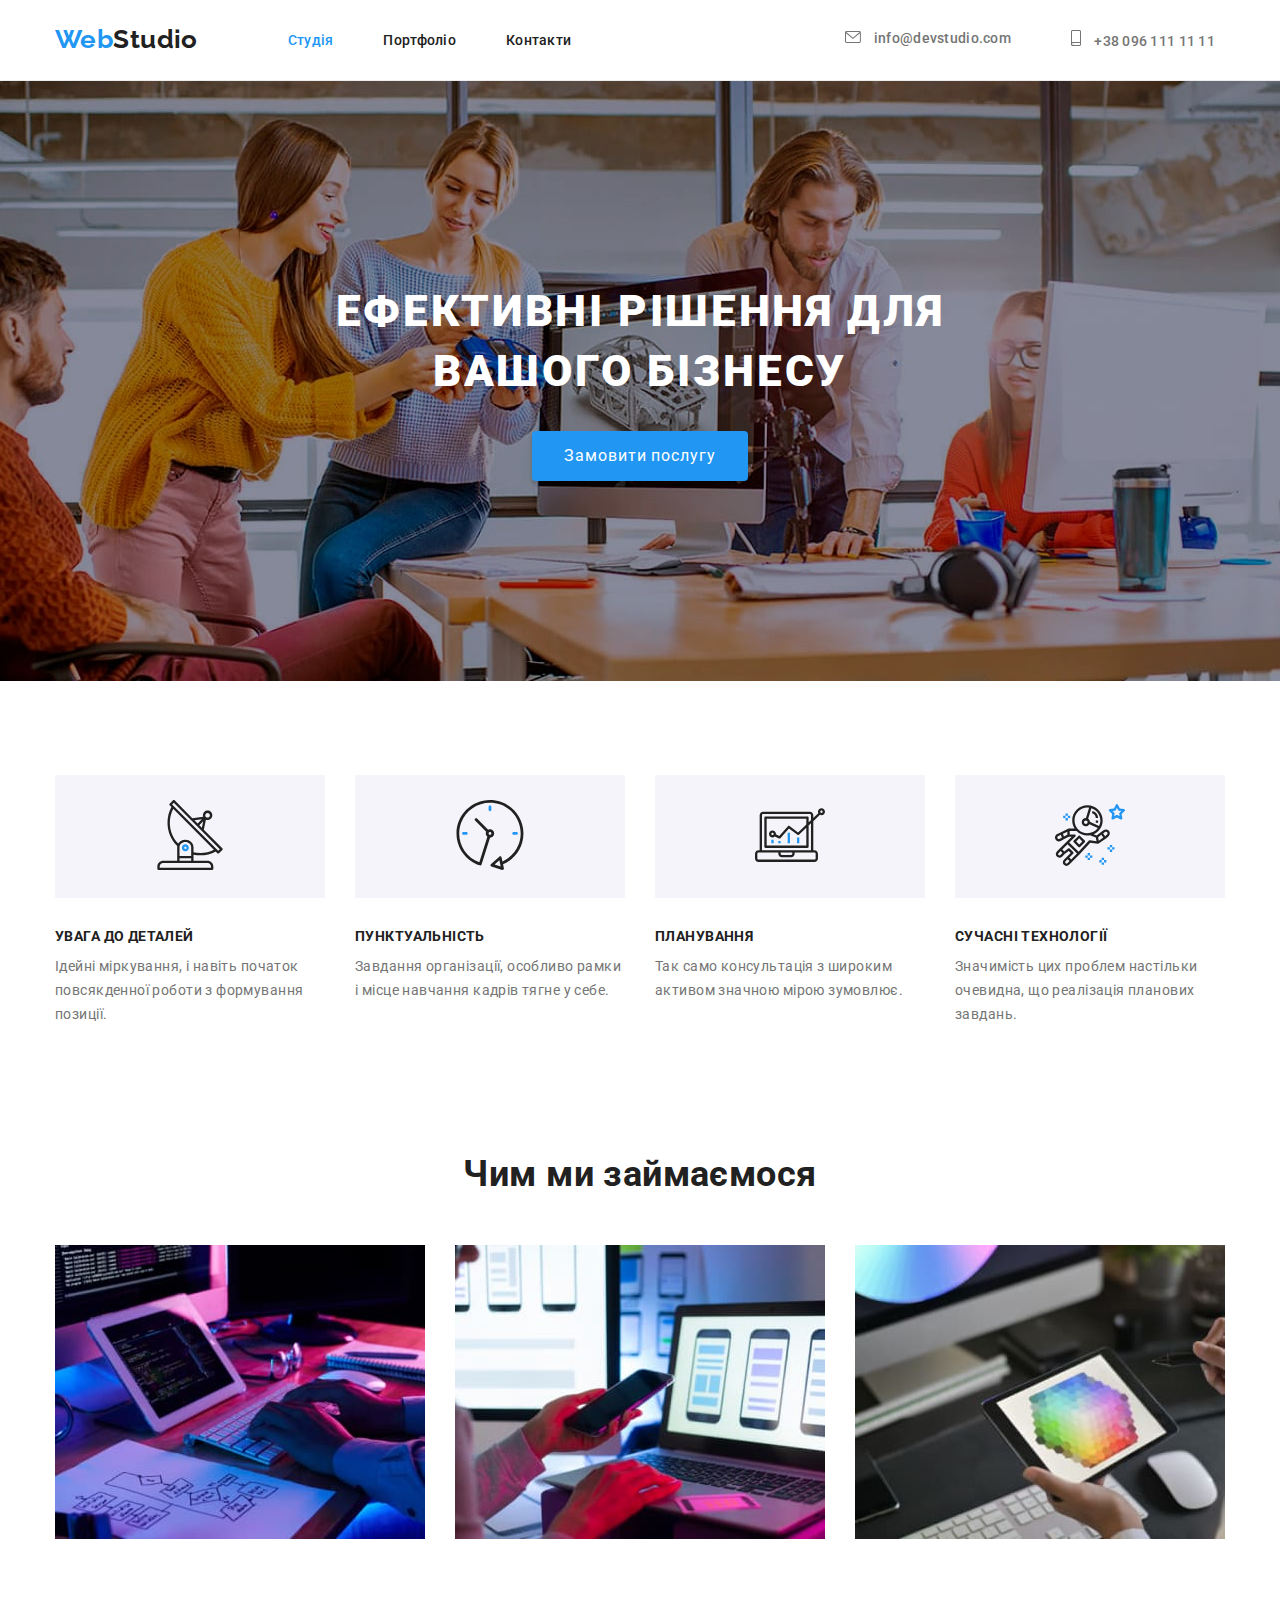
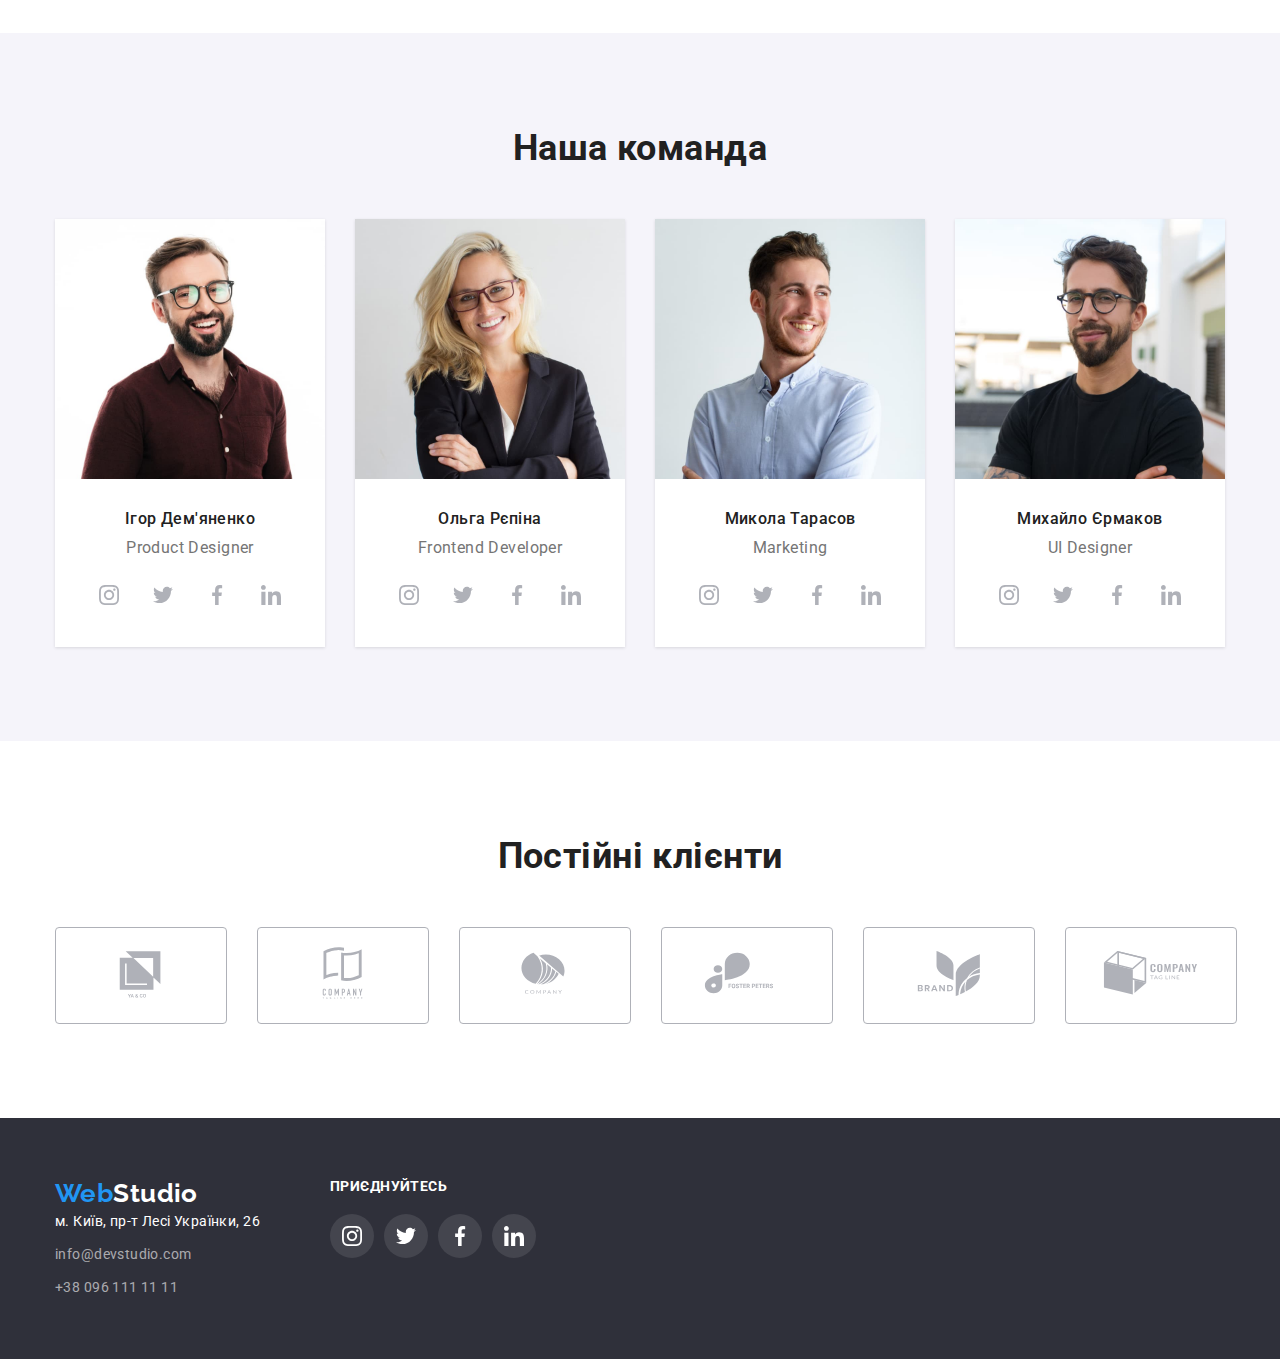
==== index.html @ c0da4392 "update 1" ====
<!DOCTYPE html>
<html lang="uk">
  <head>
    <meta charset="UTF-8">
    <meta http-equiv="X-UA-Compatible" content="IE=edge">
    <meta name="viewport" content="width=device-width, initial-scale=1.0">
    <title>WebStudio</title>
    <!--Font-family-->
    <link rel="preconnect" href="https://fonts.googleapis.com">
    <link rel="preconnect" href="https://fonts.gstatic.com" crossorigin>
    <link
      href="https://fonts.googleapis.com/css2?family=Raleway:wght@700&family=Roboto:wght@400;500;700;900&display=swap"
      rel="stylesheet"
  >
    <link
      rel="stylesheet"
      href="https://cdnjs.cloudflare.com/ajax/libs/modern-normalize/1.1.0/modern-normalize.min.css">
    <!--Style-->
    <link rel="stylesheet" href="./css/style.css">
  </head>
  <body>
    <header class="header">
      <!--Navigation-->

      <div class="container">
        <div class="header-container">
          <nav class="header-nav">
            <a class="logo link" href="./index.html" lang="en">
              <span class="header-accent">Web</span>Studio
            </a>
            <ul class="header-nav-list list">
              <li class="header-nav-item">
                <a class="header-nav-link link current" href="./index.html">Студія</a>
              </li>
              <li class="header-nav-item">
                <a class="header-nav-link link" href="./portfolio.html">Портфоліо</a>
              </li>
              <li class="header-nav-item">
                <a class="header-nav-link link" href="">Контакти</a>
              </li>
            </ul>
          </nav>

          <!--Contacts-->
          <ul class="header-contacts list">
            <li class="header-contacts-item">
                <a class="contact-links contact-mail link" href="mailto:info@devstudio.com">
                <svg class="header-icon mail" width="16" height="12">
                  <use href="./images/icons.svg#icon-envelope1"></use>
                </svg> 
                  info@devstudio.com</a>
            </li> 
            <li class="header-contacts-item">
                <a class="contact-links contact-tel link" href="tel:+380961111111">
                <svg class="header-icon" width="10" height="16">
                  <use href="./images/icons.svg#icon-smartphone2"></use>
                  </svg>
                  
                  +38 096 111 11 11</a>
            </li>
          </ul>
        </div>
      </div>
    </header>
    <main>
      <!--Section-1-->

      <section class="section hero">
        <div class="container">
          <h1 class="hero-title">Ефективні рішення для вашого бізнесу</h1>
          <button class="hero-btn" type="button">Замовити послугу</button>
        </div>
      </section>

      <!--Section-2-->
      <section class="section benefits">
        <div class="container">
          <h2 class="visually-hidden">Переваги</h2>
          <ul class="benefits-list list">
            <!-- 1 -->
            <li class="benefits-item">
              <div class="benefits-item-box">
              <svg class="icon-antenna" width="70" height="70">
                <use href="./images/icons.svg#icon-antenna1"></use>
              </svg></div>
              <h3 class="benefits-title">УВАГА ДО ДЕТАЛЕЙ</h3>
              <p class="benefits-text">
                Ідейні міркування, і навіть початок повсякденної роботи з формування позиції.
              </p>
            </li>
            <!-- 2 -->
            <li class="benefits-item icon-clock">
              <div class="benefits-item-box">
              <svg class="icon-antenna" width="70" height="70">
                <use href="./images/icons.svg#icon-clock2"></use>
              </svg></div>
              <h3 class="benefits-title">ПУНКТУАЛЬНІСТЬ</h3>
              <p class="benefits-text">
                Завдання організації, особливо рамки і місце навчання кадрів тягне у себе.
              </p>
            </li>
            <!-- 3 -->
            <li class="benefits-item icon-diagram">
              <div class="benefits-item-box">
              <svg class="icon-antenna" width="70" height="70">
                <use href="./images/icons.svg#icon-diagram3"></use>
              </svg></div>
              <h3 class="benefits-title">ПЛАНУВАННЯ</h3>
              <p class="benefits-text">
                Так само консультація з широким активом значною мірою зумовлює.
              </p>
            </li>
            <!-- 4 -->
            <li class="benefits-item icon-astronaut">
            <div class="benefits-item-box">
              <svg class="icon-antenna" width="70" height="70">
                <use href="./images/icons.svg#icon-astronaut4"></use>
              </svg>
            </div>
              <h3 class="benefits-title">СУЧАСНІ ТЕХНОЛОГІЇ</h3>
              <p class="benefits-text">
                Значимість цих проблем настільки очевидна, що реалізація планових завдань.
              </p>
            
            </li>
          </ul>
        </div>
      </section>
      <!--section-3-->
      <section class="section about">
        <div class="container">
          <h2 class="section-title">Чим ми займаємося</h2>
          <ul class="about-list list">
            <li class="about-list-items">
              <img src="./images/section3img1.jpg" alt="option-1" width="370" height="294" >
            </li>

            <li class="about-list-items">
              <img src="./images/section3img2.jpg" alt="option-2" width="370" height="294" >
            </li>

            <li class="about-list-items">
              <img src="./images/section3img3.jpg" alt="option-3" width="370" height="294" >
            </li>
          </ul>
        </div>
      </section>

      <!--section-4-->
      <!-- 1 -->
      <section class="section team">
        <div class="container">
          <h2 class="section-title">Наша команда</h2>
          <ul class="team-list list">
            <!-- 1 -->
            <li class="team-list-item">
              <img
                src="./images/ProductDesigner.jpg"
                alt="Product Designer"
                width="270"
                height="260">
              <div class="box-team-text">
                <h3 class="team-name">Ігор Дем'яненко</h3>
                <p class="team-text" lang="en">Product Designer</p>
              </div>
              <div class="links">
                <ul class="link-list list">
                  <li class="link-item">
                    <a class="team-soc-link" href=""
                      ><svg class="team-soc-icon" width="20" height="20">
                        <use href="./images/icons.svg#icon-instagram1"></use>
                      </svg>
                    </a>
                  </li>
                  <li class="link-item icon-list-team">
                    <a class="team-soc-link" href=""
                      ><svg class="team-soc-icon" width="20" height="20">
                        <use href="./images/icons.svg#icon-twitter2"></use>
                      </svg>
                    </a>
                  </li>
                  <li class="link-item icon-list-team">
                    <a class="team-soc-link" href=""
                      ><svg class="team-soc-icon" width="20" height="20">
                        <use href="./images/icons.svg#icon-facebook3"></use>
                      </svg>
                    </a>
                  </li>
                  <li class="link-item icon-list-team">
                    <a class="team-soc-link" href=""
                      ><svg class="team-soc-icon" width="20" height="20">
                        <use href="./images/icons.svg#icon-linkedin4"></use>
                      </svg>
                    </a>
                  </li>
                </ul>
              </div>
            </li>
            <!-- 2 -->
            <li class="team-list-item">
              <img
                src="./images/FrontendDeveloper.jpg"
                alt="Frontend Developer"
                width="270"
                height="260"
              >
              <div class="box-team-text">
                <h3 class="team-name">Ольга Рєпіна</h3>
                <p class="team-text" lang="en">Frontend Developer</p>
              </div>
              <div class="links">
                <ul class="link-list list">
                  <li class="link-item">
                    <a class="team-soc-link" href=""
                      ><svg class="team-soc-icon" width="20" height="20">
                        <use href="./images/icons.svg#icon-instagram1"></use>
                      </svg>
                    </a>
                  </li>
                  <li class="link-item icon-list-team">
                    <a class="team-soc-link" href=""
                      ><svg class="team-soc-icon" width="20" height="20">
                        <use href="./images/icons.svg#icon-twitter2"></use>
                      </svg>
                    </a>
                  </li>
                  <li class="link-item icon-list-team">
                    <a class="team-soc-link" href=""
                      ><svg class="team-soc-icon" width="20" height="20">
                        <use href="./images/icons.svg#icon-facebook3"></use>
                      </svg>
                    </a>
                  </li>
                  <li class="link-item icon-list-team">
                    <a class="team-soc-link" href=""
                      ><svg class="team-soc-icon" width="20" height="20">
                        <use href="./images/icons.svg#icon-linkedin4"></use>
                      </svg>
                    </a>
                  </li>
                </ul>
              </div>
            </li>
            <!-- 3 -->
            <li class="team-list-item">
              <img src="./images/Marketing.jpg" alt="Marketing" width="270" height="260">
              <div class="box-team-text">
                <h3 class="team-name">Микола Тарасов</h3>
                <p class="team-text" lang="en">Marketing</p>
              </div>
              <div class="links">
                <ul class="link-list list">
                  <li class="link-item">
                    <a class="team-soc-link" href=""
                      ><svg class="team-soc-icon" width="20" height="20">
                        <use href="./images/icons.svg#icon-instagram1"></use>
                      </svg>
                    </a>
                  </li>
                  <li class="link-item icon-list-team">
                    <a class="team-soc-link" href=""
                      ><svg class="team-soc-icon" width="20" height="20">
                        <use href="./images/icons.svg#icon-twitter2"></use>
                      </svg>
                    </a>
                  </li>
                  <li class="link-item icon-list-team">
                    <a class="team-soc-link" href=""
                      ><svg class="team-soc-icon" width="20" height="20">
                        <use href="./images/icons.svg#icon-facebook3"></use>
                      </svg>
                    </a>
                  </li>
                  <li class="link-item icon-list-team">
                    <a class="team-soc-link" href=""
                      ><svg class="team-soc-icon" width="20" height="20">
                        <use href="./images/icons.svg#icon-linkedin4"></use>
                      </svg>
                    </a>
                  </li>
                </ul>
              </div>
            </li>
            <!-- 4 -->
            <li class="team-list-item">
              <img src="./images/UIDesigner.jpg" alt="UI Designer" width="270" height="260">
              <div class="box-team-text">
                <h3 class="team-name">Михайло Єрмаков</h3>
                <p class="team-text" lang="en">UI Designer</p>
              </div>
              <div class="links">
                <ul class="link-list list">
                  <li class="link-item">
                    <a class="team-soc-link" href=""
                      ><svg class="team-soc-icon" width="20" height="20">
                        <use href="./images/icons.svg#icon-instagram1"></use>
                      </svg>
                    </a>
                  </li>
                  <li class="link-item icon-list-team">
                    <a class="team-soc-link" href=""
                      ><svg class="team-soc-icon" width="20" height="20">
                        <use href="./images/icons.svg#icon-twitter2"></use>
                      </svg>
                    </a>
                  </li>
                  <li class="link-item icon-list-team">
                    <a class="team-soc-link" href=""
                      ><svg class="team-soc-icon" width="20" height="20">
                        <use href="./images/icons.svg#icon-facebook3"></use>
                      </svg>
                    </a>
                  </li>
                  <li class="link-item icon-list-team">
                    <a class="team-soc-link" href=""
                      ><svg class="team-soc-icon" width="20" height="20">
                        <use href="./images/icons.svg#icon-linkedin4"></use>
                      </svg>
                    </a>
                  </li>
                </ul>
              </div>
            </li>
          </ul>
        </div>
      </section>
      <!-- section-5 -->
      <section class="section-client section container">
        <h2 class="section-title" >Постійні клієнти</h2>
          <ul class="client-list list" >
            <!-- 1 -->
            <li class="client-item">
              <a class="client-soc-link" href=""
                      ><svg class="client-soc-icon" width="106" height="60">
                        <use href="./images/icons.svg#icon-Logo1"></use>
                      </svg>
                    </a>
            </li>
            <!-- 2 -->
            <li class="client-item">
              <a class="client-soc-link" href=""
                      ><svg class="client-soc-icon" width="106" height="60">
                        <use href="./images/icons.svg#icon-Logo2"></use>
                      </svg>
                    </a>
            </li>
            <!-- 3 -->
            <li class="client-item">
              <a class="client-soc-link" href=""
                      ><svg class="client-soc-icon" width="106" height="60">
                        <use href="./images/icons.svg#icon-Logo3"></use>
                      </svg>
                    </a>
            </li>
            <!-- 4 -->
            <li class="client-item">
              <a class="client-soc-link" href=""
                      ><svg class="client-soc-icon" width="106" height="60">
                        <use href="./images/icons.svg#icon-Logo4"></use>
                      </svg>
                    </a>
            </li>
            <!-- 5 -->
            <li class="client-item">
              <a class="client-soc-link" href=""
                      ><svg class="client-soc-icon" width="106" height="60">
                        <use href="./images/icons.svg#icon-Logo5"></use>
                      </svg>
                    </a>
            </li>
            <!-- 6 -->
            <li class="client-item">
              <a class="client-soc-link" href=""
                      ><svg class="client-soc-icon" width="106" height="60">
                        <use href="./images/icons.svg#icon-Logo6"></use>
                      </svg>
                    </a>
            </li>
          </ul>
      </section>
    </main>
    <!--Footer-->
    <footer class="footer">
      <div class="container">
        <div class="footer-content">
          <div class="footer-inf">
            <a class="logo-footer link" href="./index.html" lang="en">
              <span class="header-accent">Web</span>Studio
            </a>
            <address class="footer-address">м. Київ, пр-т Лесі Українки, 26</address>
            <ul class="footer-list list">
              <li class="footer-inf tel">
                <a class="footer-contacts link" href="mailto:info@devstudio.com">
                  info@devstudio.com
                </a>
              </li>
              <li class="footer-inf">
                <a class="footer-contacts link" href="tel:+380961111111">+38 096 111 11 11</a>
              </li>
            </ul>
          </div>
          <div class="footer-links">
            <p class="footer-soc-text">приєднуйтесь</p>
            <ul class="link-list list">
              <li class="link-item ">
                <a class="footer-soc-link" href=""
                  ><svg class="footer-soc-icon" width="20" height="20">
                    <use href="./images/icons.svg#icon-instagram1"></use>
                  </svg>
                </a>
              </li>
              <li class="link-item icon-list-team">
                <a class="footer-soc-link" href=""
                  ><svg class="footer-soc-icon" width="20" height="20">
                    <use href="./images/icons.svg#icon-twitter2"></use>
                  </svg>
                </a>
              </li>
              <li class="link-item icon-list-team">
                <a class="footer-soc-link" href=""
                  ><svg class="footer-soc-icon" width="20" height="20">
                    <use href="./images/icons.svg#icon-facebook3"></use>
                  </svg>
                </a>
              </li>
              <li class="link-item icon-list-team">
                <a class="footer-soc-link" href=""
                  ><svg class="footer-soc-icon" width="20" height="20">
                    <use href="./images/icons.svg#icon-linkedin4"></use>
                  </svg>
                </a>
              </li>
            </ul>
          </div>
        </div>
      </div>
    </footer>
  </body>
</html>
---- css/style.css ----
:root {
  --accent-color: #2196f3;
  --primary-text-color: #757575;
  --second-color: #212121;
  --third-color: #ffffff;
}

body {
  font-family: 'Roboto', sans-serif;
  background-color: var(--third-color);
  font-size: 14px;
  color: var(--primary-text-color);
  letter-spacing: 0.03em;
}
/**********************************reset********************************************************/
html {
  box-sizing: border-box;
}

*,
*::backdrop,
*::after {
  box-sizing: inherit;
}
/* стилі обнулення верхніх відступів у елементів* */
p,
h1,
h2,
h3,
h4,
h5,
h6 {
  margin: 0;
}

ul,
ol {
  margin: 0;
  padding-left: 0;
}
button {
  cursor: pointer;
}
/* /* для коректного відображення картинок* */
img {
  display: block;
  max-width: 100%;
  height: auto;
}
/*- курсив */
address {
  font-style: normal;
}

/* !!!!!!!!!!!!!!!!!!!!!!!!!!!!!!!!!!!!!*/
.link {
  text-decoration: none;
}

.list {
  list-style: none;
}
/* main container */

.container {
  width: 1200px;
  margin: 0 auto;
  padding: 0 15px;
}

/* header*/

/* flex */
.header-nav,
.header-nav-list {
  display: flex;
}
.header-container {
  display: flex;
  align-items: center;
}
.header {
  padding-top: 24px;
  padding-bottom: 25px;
  border-bottom: 1px solid #ececec;
}

.logo {
  font-family: 'Raleway';
  font-style: normal;
  font-weight: 700;
  font-size: 26px;
  line-height: calc(31 / 26);
  color: var(--second-color);
  display: block;
  margin-right: 90px;
}

.header-accent {
  color: var(--accent-color);
}

.header-nav-link {
  display: block;
  font-weight: 500;
  line-height: calc(16 / 14);
  letter-spacing: 0.02em;
  color: var(--second-color);
}
.header-nav-list {
  gap: 50px;
  align-items: center;
}

.current {
  color: var(--accent-color);
}


.header-nav-link:hover,
.header-nav-link:focus {
  color: var(--accent-color);
}
/*  flex*************************************************** */
.header-contacts {
  display: flex;
  margin-left: auto;
}
.contact-links{
  margin-right: 10px;
}
.header-contacts .header-contacts-item + .header-contacts-item {
  margin-left: 50px;
}
.contact-links {
  font-weight: 500;
  line-height: calc(16 / 14);
  letter-spacing: 0.02em;
  color: var(--primary-text-color);
}

.header-icon{
  fill: var(--primary-text-color);
  margin-right: 10px;
}

.header-contacts-item {
  display: flex;
  margin-left: auto;
}

.header-contacts-item:hover,
.header-contacts-item:focus{
  color: var(--accent-color);
}
.contact-tel:hover,
.contact-tel:focus,
.contact-mail:hover,
.contact-mail:focus
{
  color:var(--accent-color);
}
.header-icon:hover,
.header-icon:focus{
  fill: var(--accent-color);
}
/* Hero****************************************** */
.section {
  padding-top: 94px;
  padding-bottom: 94px;
}
.hero-btn:hover,
.hero-btn:focus {
  color: var(--second-color);
  background-color: var(--primary-text-color);
}
.hero {
  text-align: center;
  padding-top: 200px;
  padding-bottom: 200px;
}

.hero-title {
  width: 670px;
  margin-left: auto;
  margin-right: auto;
  margin-bottom: 30px;

  font-weight: 900;
  font-size: 44px;
  line-height: calc(60 / 44);
  letter-spacing: 0.06em;
  text-transform: uppercase;
  color: var(--third-color);
}

.hero-btn {
  border: none;
  display: inline-block;
  align-items: center;
  padding: 10px 32px;

  font-family: inherit;
  font-size: 16px;
  line-height: calc(30 / 16);
  letter-spacing: 0.06em;
  color: var(--third-color);
  cursor: pointer;
  background: var(--accent-color);
  box-shadow: 0px 4px 4px rgba(0, 0, 0, 0.15);
  border-radius: 4px;
}

.hero{
  max-width: 1600px;
  height: 600px;
  margin-left: auto;
  margin-right: auto;
  background-image:
  url("../images/hero-bg.jpg");
  background-repeat: no-repeat;
  background-position: center;
  background-size: cover;

}

/* Section 2***************************************/
.visually-hidden {
  position: absolute;
  white-space: nowrap;
  width: 1px;
  height: 1px;
  overflow: hidden;
  border: 0;
  padding: 0;
  clip: rect(0 0 0 0);
  clip-path: inset(50%);
  margin: -1px;
}

.benefits-list {
  display: flex;
  gap: 30px;
}
.benefits-title {
  margin-top: 30px;
  margin-bottom: 10px;
  font-size: inherit;
  line-height: calc(16 / 14);
  text-transform: uppercase;
  color: var(--second-color);
}

.benefits-text {
  line-height: calc(24 / 14);
  color: var(--primary-text-color);
}
.benefits-item {
  width: 270px;
  align-items: center;
}

.benefits-item{
  width: 270px;
  height: 284px;
}
.benefits-item-box{
  background-color:#F5F4FA;
  padding: 25px 100px;
  margin-bottom: 30px;
}
/*Section 3*****************************************/
.about {
  padding-top: 0;
}
.section-title {
  margin-bottom: 50px;
  font-size: 36px;
  line-height: calc(42 / 36);
  text-align: center;
  color: var(--second-color);
}
.about-list {
  display: flex;
  gap: 30px;
}
.about-list-items {
  width: calc((100%-60px) / 3);
}

/* Section 4*/
.team {
  background-color: #f5f4fa;
  padding-top: 94px;
  padding-bottom: 94px;
}

.team-list {
  display: flex;
  gap: 30px;
}
.team-list-item {
  width: calc((100%-90px) / 4);
box-shadow: 0px 2px 1px 0px rgba(0, 0, 0, 0.2);
box-shadow: 0px 1px 1px 0px rgba(0, 0, 0, 0.14);
box-shadow: 0px 1px 3px 0px rgba(0, 0, 0, 0.12);
background: rgba(255, 255, 255, 1);

}
.team-name {
  margin-bottom: 10px;
  font-weight: 500;
  font-size: 16px;
  line-height: calc(19 / 16);
  text-align: center;
  color: var(--second-color);
}

.team-text {
  font-size: 16px;
  line-height: calc(19 / 16);
  text-align: center;
}
.box-team-text {
  padding-top: 30px;
  padding-bottom: 16px;
}

/* соц мережі********************************************* */

.link-list{
  display: flex;
  gap: 10px;

}
.link-item{
width: calc((100%-30px) / 4);
}
.links{
  padding-left: 32px;
  padding-right: 32px;
  padding-bottom: 30px;
}
.team-soc-link:hover {
  background-color: var(--accent-color);
}
.team-soc-link{
  width: 44px;
  height: 44px;
  border-radius: 50%;
  background-color:var(--third-color);
  display: flex;
  align-items: center;
  justify-content: center;
}
.team-soc-icon{
  fill: #AFB1B8;
}
.team-soc-icon:hover{
  fill: var(--third-color);
}

/* section-5******************** */
.client-list{
  display: flex;
  gap: 30px;
}
.client-item{

  width: calc((100%-150px) / 6);
  border: 1px solid rgba(175, 177, 184, 1);
  padding: 16px 32px;
  border-radius: 4px;

}

.client-soc-icon{
  fill: #AFB1B8;
  
}
.client-soc-icon:hover,
.client-soc-icon:focus
{fill: var(--accent-color);
}
.client-item:hover,
.client-item:focus{
border: 1px solid var(--accent-color);
}





/* footer soc link */

.footer-soc-icon{
  fill:var(--third-color);
}
.footer-soc-link:hover {
  background-color: var(--accent-color);
}
.footer-soc-link{
  width: 44px;
  height: 44px;
  border-radius: 50%;
  background-color:rgba(255, 255, 255, 0.1);
  display: flex;
  align-items: center;
  justify-content: center;
  
}
/* Footer*/
.footer-content{
  display: flex;
}
.footer-links{
  margin-left: 70px;
}

.footer{
  background: #2f303a;
  padding-top: 60px;
  padding-bottom: 60px;
}

.logo-footer {
  display: block;
  font-family: 'Raleway';
  font-style: normal;
  font-weight: 700;
  font-size: 26px;
  line-height: 31px;
  color: var(--third-color);
}
.logo-bottom {
  margin-bottom: 20px;
}

.footer-accent {
  color: var(--accent-color);
}

.footer-address {
  line-height: calc(24 / 14);
  color: var(--third-color);
  margin-bottom: 9px;
}

.footer-contacts {
  line-height: calc(24 / 14);
  color: rgba(255, 255, 255, 0.6);
}
.tel {
  margin-bottom: 9px;
}

.footer-contacts:hover,
.footer-contacts:focus {
  color: var(--accent-color);
}
.footer-soc-text{
font-family: 'Roboto';
font-style: normal;
font-weight: 700;
line-height: calc(16/14);
letter-spacing: 0.03em;
text-transform: uppercase;
color:
rgba(255, 255, 255, 1) ;
margin-bottom: 20px;
}
/* portfolio*/

/* кнопки */
.menu-button {
  margin-bottom: 50px;
}
.menu-list {
  display: flex;
  gap: 8px;
  justify-content: center;
  margin-bottom: 50px;
}
.btn-list:hover,
.btn-list:focus {
  color: var(--third-color);
  background-color: var(--accent-color);
}

.btn-list {
  padding: 6px 22px;
  font-family: inherit;
  font-weight: 500;
  font-size: 16px;
  line-height: calc(26 / 16);
  text-align: center;
  color: var(--second-color);
  cursor: pointer;
  border: none;
  border-radius: 4px;
}

/* проекти, 3*3 */

.project-list {
  display: flex;
  flex-wrap: wrap;
  gap: 30px;
}
.project-link {
  width: calc((100%-60px) / 3);
}

.project-inf {
  padding: 20px 24px;
  border: 1px solid #eeeeee;
  background-color: #ffffff;
}

.project-name {
  font-size: 18px;
  line-height: calc(36 / 18);
  letter-spacing: 0.06em;
  color: var(--second-color);
  margin-bottom: 4px;
}

.project-text {
  font-size: 16px;
  line-height: calc(30 / 16);
  color: var(--primary-text-color);
}
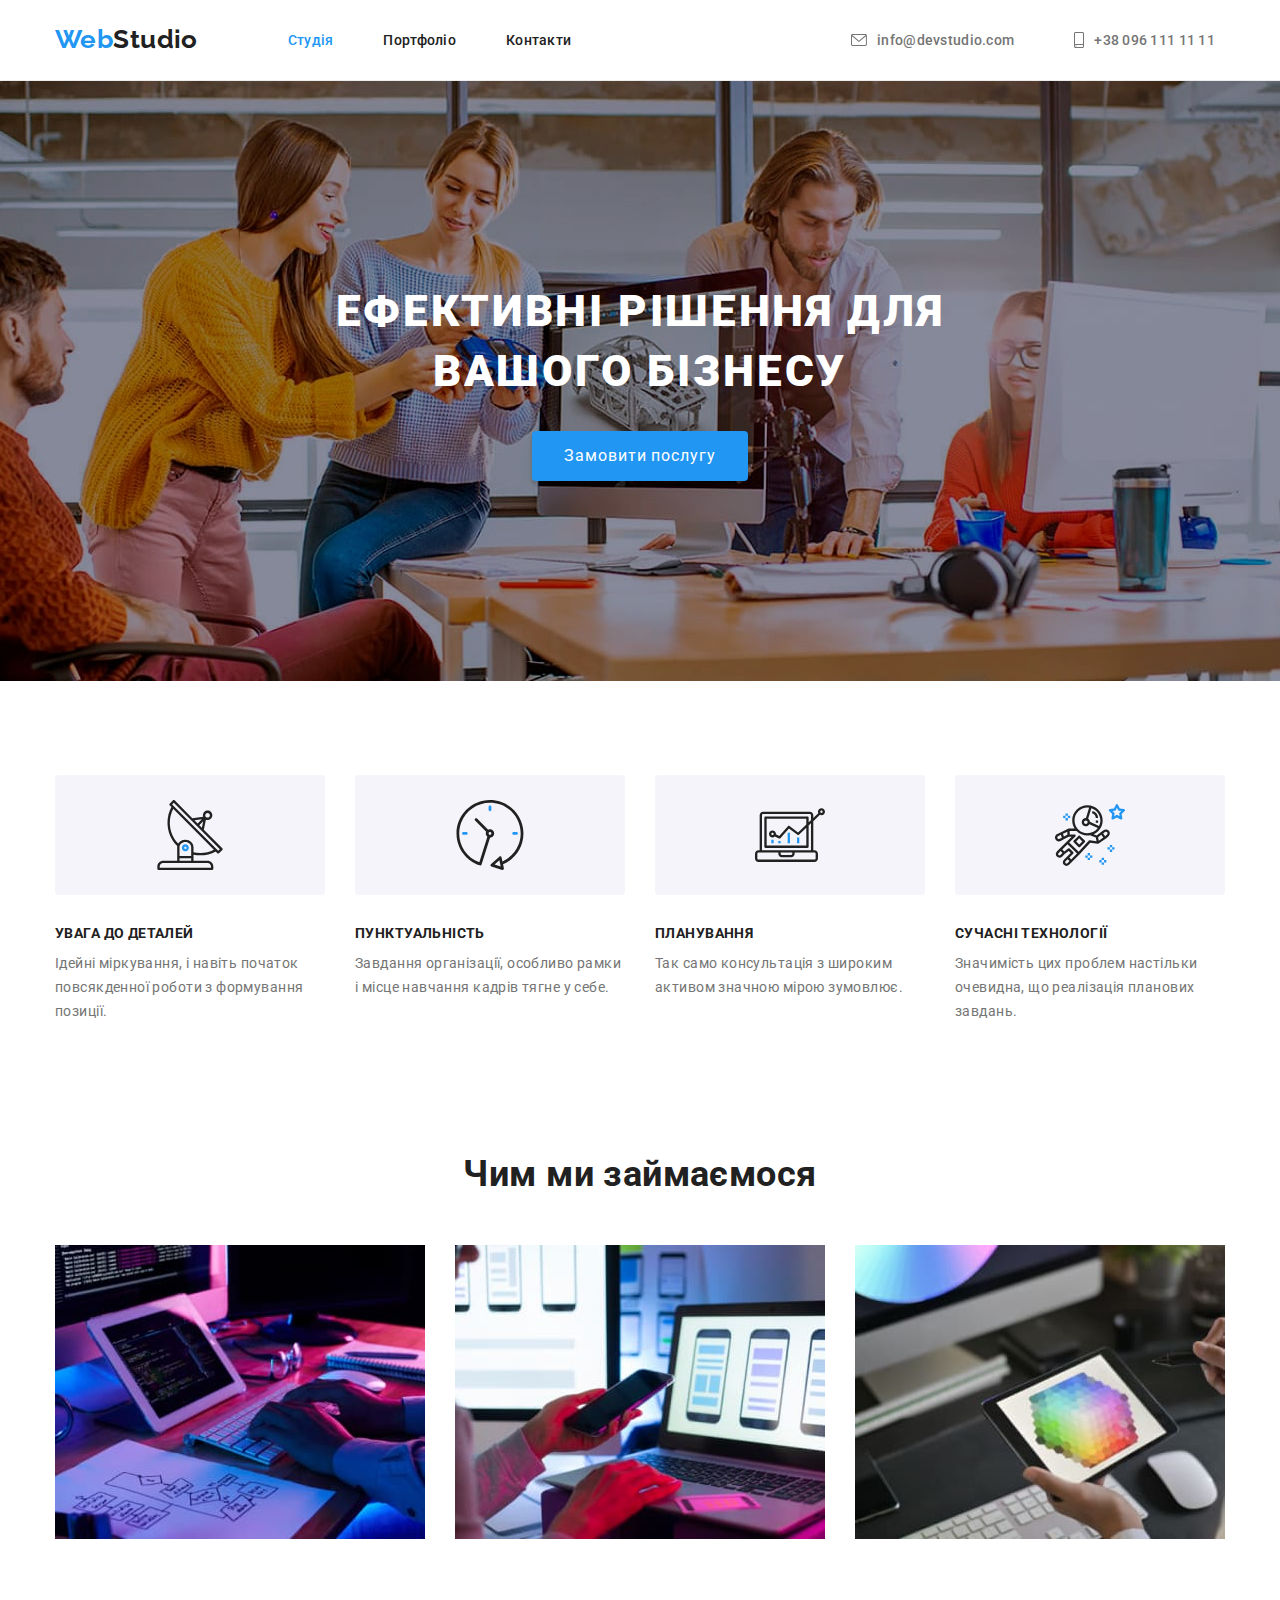
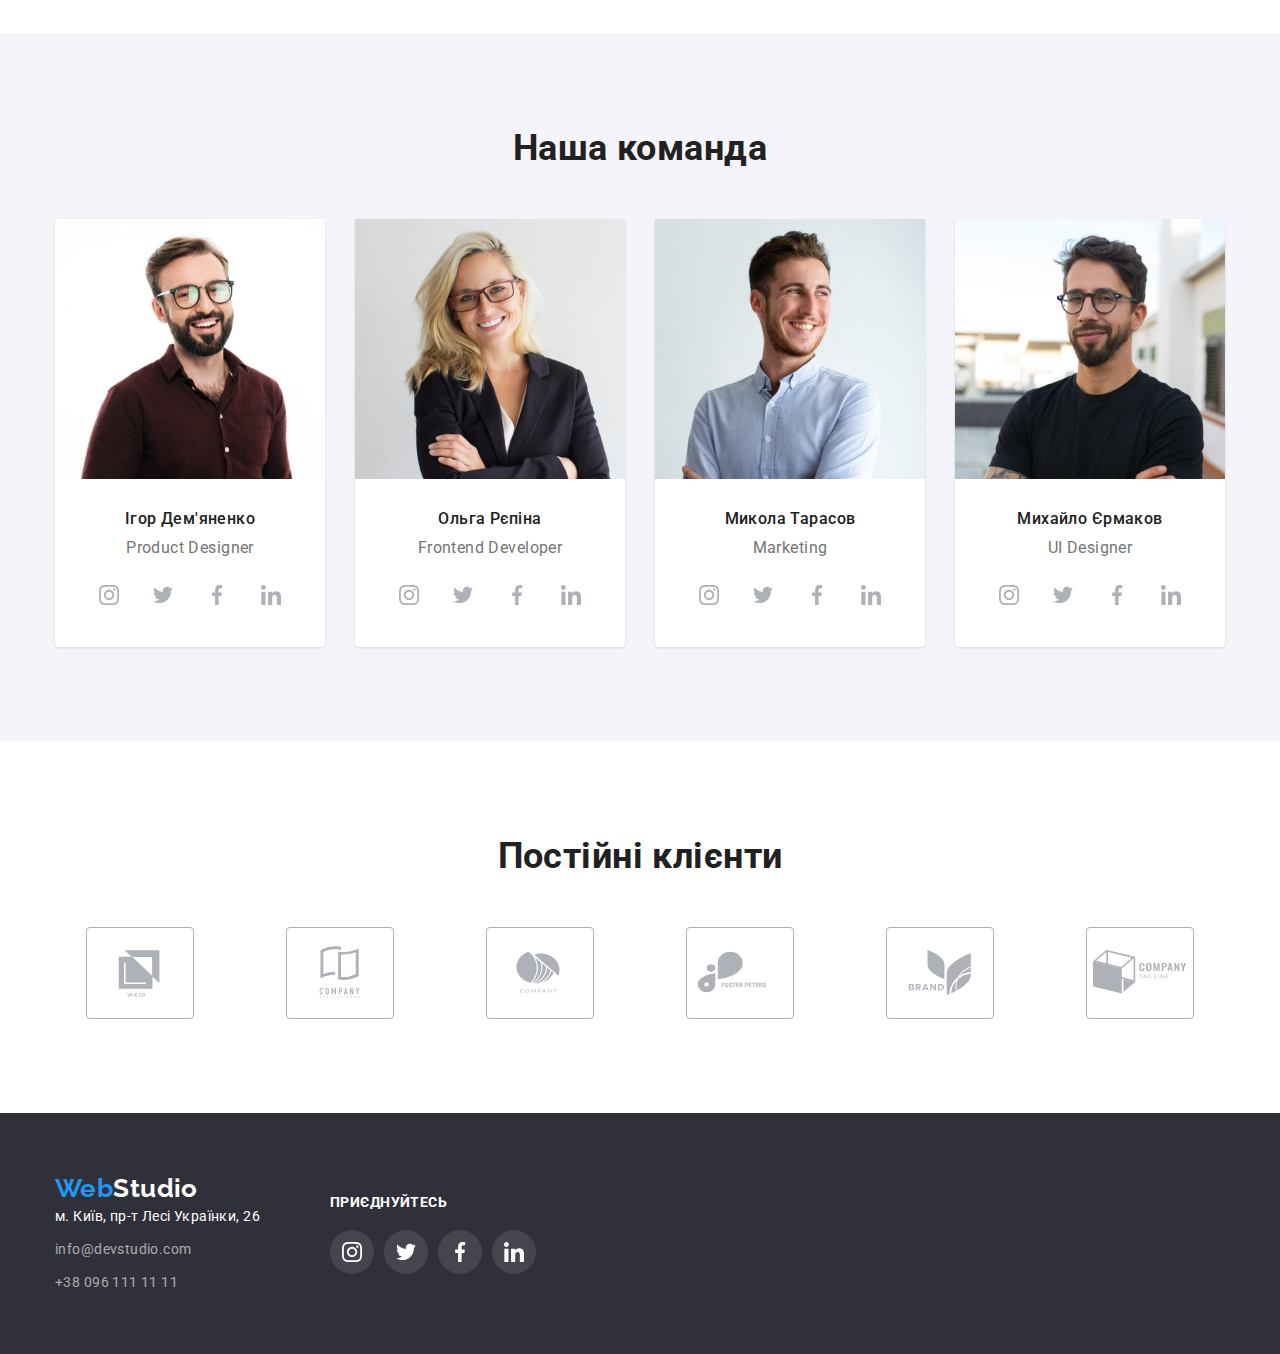
==== commit f70bbef9: "2" ====
--- a/index.html
+++ b/index.html
@@ -162,8 +162,6 @@
               <div class="box-team-text">
                 <h3 class="team-name">Ігор Дем'яненко</h3>
                 <p class="team-text" lang="en">Product Designer</p>
-              </div>
-              <div class="links">
                 <ul class="link-list list">
                   <li class="link-item">
                     <a class="team-soc-link" href=""
@@ -207,8 +205,6 @@
               <div class="box-team-text">
                 <h3 class="team-name">Ольга Рєпіна</h3>
                 <p class="team-text" lang="en">Frontend Developer</p>
-              </div>
-              <div class="links">
                 <ul class="link-list list">
                   <li class="link-item">
                     <a class="team-soc-link" href=""
@@ -247,8 +243,6 @@
               <div class="box-team-text">
                 <h3 class="team-name">Микола Тарасов</h3>
                 <p class="team-text" lang="en">Marketing</p>
-              </div>
-              <div class="links">
                 <ul class="link-list list">
                   <li class="link-item">
                     <a class="team-soc-link" href=""
@@ -287,8 +281,6 @@
               <div class="box-team-text">
                 <h3 class="team-name">Михайло Єрмаков</h3>
                 <p class="team-text" lang="en">UI Designer</p>
-              </div>
-              <div class="links">
                 <ul class="link-list list">
                   <li class="link-item">
                     <a class="team-soc-link" href=""
@@ -325,8 +317,9 @@
         </div>
       </section>
       <!-- section-5 -->
-      <section class="section-client section container">
+      <section class="section-client section">
         <h2 class="section-title" >Постійні клієнти</h2>
+        <div class="client-box container ">
           <ul class="client-list list" >
             <!-- 1 -->
             <li class="client-item">
@@ -377,6 +370,7 @@
                     </a>
             </li>
           </ul>
+          </div>
       </section>
     </main>
     <!--Footer-->
--- a/css/style.css
+++ b/css/style.css
@@ -3,6 +3,7 @@
   --primary-text-color: #757575;
   --second-color: #212121;
   --third-color: #ffffff;
+  --icon-color: #afb1b8;
 }
 
 body {
@@ -116,7 +117,6 @@
   color: var(--accent-color);
 }
 
-
 .header-nav-link:hover,
 .header-nav-link:focus {
   color: var(--accent-color);
@@ -126,7 +126,7 @@
   display: flex;
   margin-left: auto;
 }
-.contact-links{
+.contact-links {
   margin-right: 10px;
 }
 .header-contacts .header-contacts-item + .header-contacts-item {
@@ -137,10 +137,12 @@
   line-height: calc(16 / 14);
   letter-spacing: 0.02em;
   color: var(--primary-text-color);
-}
-
-.header-icon{
-  fill: var(--primary-text-color);
+  display: flex;
+  align-items: center;
+}
+
+.header-icon {
+  fill: currentColor;
   margin-right: 10px;
 }
 
@@ -150,20 +152,16 @@
 }
 
 .header-contacts-item:hover,
-.header-contacts-item:focus{
+.header-contacts-item:focus {
   color: var(--accent-color);
 }
 .contact-tel:hover,
 .contact-tel:focus,
 .contact-mail:hover,
-.contact-mail:focus
-{
-  color:var(--accent-color);
-}
-.header-icon:hover,
-.header-icon:focus{
-  fill: var(--accent-color);
-}
+.contact-mail:focus {
+  color: var(--accent-color);
+}
+
 /* Hero****************************************** */
 .section {
   padding-top: 94px;
@@ -211,17 +209,16 @@
   border-radius: 4px;
 }
 
-.hero{
+.hero {
   max-width: 1600px;
   height: 600px;
   margin-left: auto;
   margin-right: auto;
-  background-image:
-  url("../images/hero-bg.jpg");
+  background-image: url('../images/hero-bg.jpg'),
+    linear-gradient(to right, rgba(196, 196, 196, 1), rgba(196, 196, 196, 1));
   background-repeat: no-repeat;
   background-position: center;
   background-size: cover;
-
 }
 
 /* Section 2***************************************/
@@ -243,7 +240,6 @@
   gap: 30px;
 }
 .benefits-title {
-  margin-top: 30px;
   margin-bottom: 10px;
   font-size: inherit;
   line-height: calc(16 / 14);
@@ -260,14 +256,19 @@
   align-items: center;
 }
 
-.benefits-item{
+.benefits-item {
   width: 270px;
   height: 284px;
 }
-.benefits-item-box{
-  background-color:#F5F4FA;
-  padding: 25px 100px;
+.benefits-item-box {
+  display: flex;
+  margin: auto;
+  align-items: center;
+  justify-content: center;
+  height: 120px;
+  background-color: #f5f4fa;
   margin-bottom: 30px;
+  border-radius: 4px;
 }
 /*Section 3*****************************************/
 .about {
@@ -301,11 +302,11 @@
 }
 .team-list-item {
   width: calc((100%-90px) / 4);
-box-shadow: 0px 2px 1px 0px rgba(0, 0, 0, 0.2);
-box-shadow: 0px 1px 1px 0px rgba(0, 0, 0, 0.14);
-box-shadow: 0px 1px 3px 0px rgba(0, 0, 0, 0.12);
-background: rgba(255, 255, 255, 1);
-
+  box-shadow: 0px 2px 1px 0px rgba(0, 0, 0, 0.2);
+  box-shadow: 0px 1px 1px 0px rgba(0, 0, 0, 0.14);
+  box-shadow: 0px 1px 3px 0px rgba(0, 0, 0, 0.12);
+  background: rgba(255, 255, 255, 1);
+  border-radius: 4px;
 }
 .team-name {
   margin-bottom: 10px;
@@ -323,101 +324,104 @@
 }
 .box-team-text {
   padding-top: 30px;
-  padding-bottom: 16px;
-}
-
-/* соц мережі********************************************* */
-
-.link-list{
-  display: flex;
-  gap: 10px;
-
-}
-.link-item{
-width: calc((100%-30px) / 4);
-}
-.links{
   padding-left: 32px;
   padding-right: 32px;
   padding-bottom: 30px;
 }
+.team-text {
+  margin-bottom: 16px;
+}
+
+/* соц мережі********************************************* */
+
+.link-list {
+  display: flex;
+  gap: 10px;
+}
+.link-item {
+  width: calc((100%-30px) / 4);
+}
+
 .team-soc-link:hover {
   background-color: var(--accent-color);
-}
-.team-soc-link{
+  color: var(--third-color);
+}
+.team-soc-link {
   width: 44px;
   height: 44px;
   border-radius: 50%;
-  background-color:var(--third-color);
+  background-color: var(--third-color);
   display: flex;
   align-items: center;
   justify-content: center;
-}
-.team-soc-icon{
-  fill: #AFB1B8;
-}
-.team-soc-icon:hover{
-  fill: var(--third-color);
-}
-
+  color: var(--icon-color);
+}
+.team-soc-icon {
+  fill: currentColor;
+}
 /* section-5******************** */
-.client-list{
+.section-title {
+  margin-bottom: 50px;
+}
+.client-list {
   display: flex;
   gap: 30px;
 }
-.client-item{
-
+.client-item {
+  display: flex;
+  margin: auto;
+  align-items: center;
+  justify-content: center;
+  height: 92px;
   width: calc((100%-150px) / 6);
   border: 1px solid rgba(175, 177, 184, 1);
-  padding: 16px 32px;
   border-radius: 4px;
-
-}
-
-.client-soc-icon{
-  fill: #AFB1B8;
-  
-}
-.client-soc-icon:hover,
-.client-soc-icon:focus
-{fill: var(--accent-color);
-}
-.client-item:hover,
-.client-item:focus{
-border: 1px solid var(--accent-color);
-}
-
-
-
-
-
+}
+
+.client-soc-link {
+  color: var(--icon-color);
+  width: 106px;
+  height: 60px;
+}
+.client-soc-icon {
+  fill: currentColor;
+}
+
+.client-item:hover {
+  border: 1px solid var(--accent-color);
+}
+
+.client-soc-link:hover {
+  background-color: var(--third-color);
+  color: var(--accent-color);
+}
 /* footer soc link */
 
-.footer-soc-icon{
-  fill:var(--third-color);
+.footer-soc-icon {
+  fill: var(--third-color);
 }
 .footer-soc-link:hover {
   background-color: var(--accent-color);
 }
-.footer-soc-link{
+.footer-soc-link {
   width: 44px;
   height: 44px;
   border-radius: 50%;
-  background-color:rgba(255, 255, 255, 0.1);
+  background-color: rgba(255, 255, 255, 0.1);
   display: flex;
   align-items: center;
   justify-content: center;
-  
 }
 /* Footer*/
-.footer-content{
-  display: flex;
-}
-.footer-links{
+.footer-content {
+  display: flex;
+  align-items: center;
+}
+.footer-links {
   margin-left: 70px;
 }
 
-.footer{
+.footer {
   background: #2f303a;
   padding-top: 60px;
   padding-bottom: 60px;
@@ -458,20 +462,27 @@
 .footer-contacts:focus {
   color: var(--accent-color);
 }
-.footer-soc-text{
-font-family: 'Roboto';
-font-style: normal;
-font-weight: 700;
-line-height: calc(16/14);
-letter-spacing: 0.03em;
-text-transform: uppercase;
-color:
-rgba(255, 255, 255, 1) ;
-margin-bottom: 20px;
+.footer-soc-text {
+  font-family: 'Roboto';
+  font-style: normal;
+  font-weight: 700;
+  line-height: calc(16 / 14);
+  letter-spacing: 0.03em;
+  text-transform: uppercase;
+  color: rgba(255, 255, 255, 1);
+  margin-bottom: 20px;
 }
 /* portfolio*/
 
 /* кнопки */
+.menu-btn:hover,
+.menu-btn:focus {
+  box-shadow: 0px 2px 2px 0px rgba(0, 0, 0, 0.12);
+
+  box-shadow: 0px 1px 2px 0px rgba(0, 0, 0, 0.08);
+
+  box-shadow: 0px 3px 1px 0px rgba(0, 0, 0, 0.1);
+}
 .menu-button {
   margin-bottom: 50px;
 }
@@ -530,7 +541,12 @@
   line-height: calc(30 / 16);
   color: var(--primary-text-color);
 }
-
-
-
-
+/* shadow */
+.project-list-items:hover,
+.project-list-items:focus {
+  box-shadow: 0px 2px 2px 0px rgba(0, 0, 0, 0.12);
+
+  box-shadow: 0px 1px 2px 0px rgba(0, 0, 0, 0.08);
+
+  box-shadow: 0px 3px 1px 0px rgba(0, 0, 0, 0.1);
+}
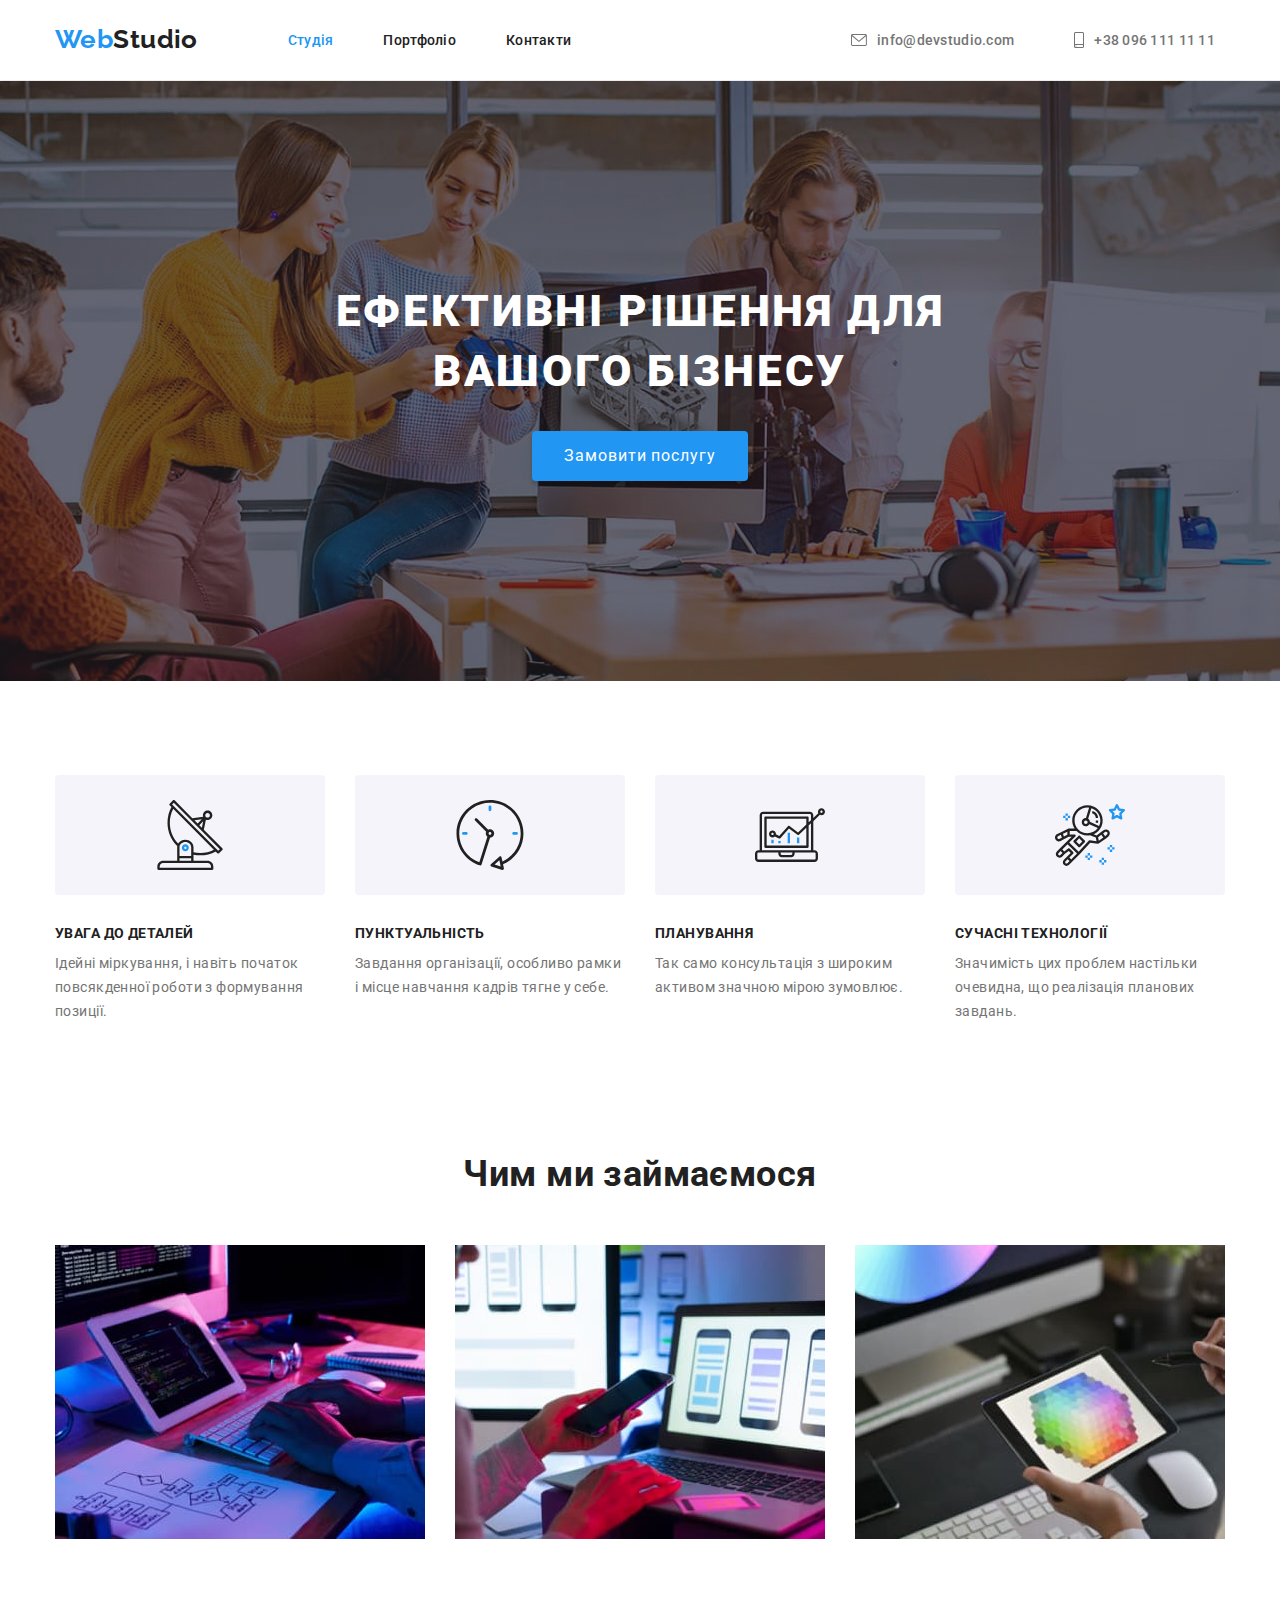
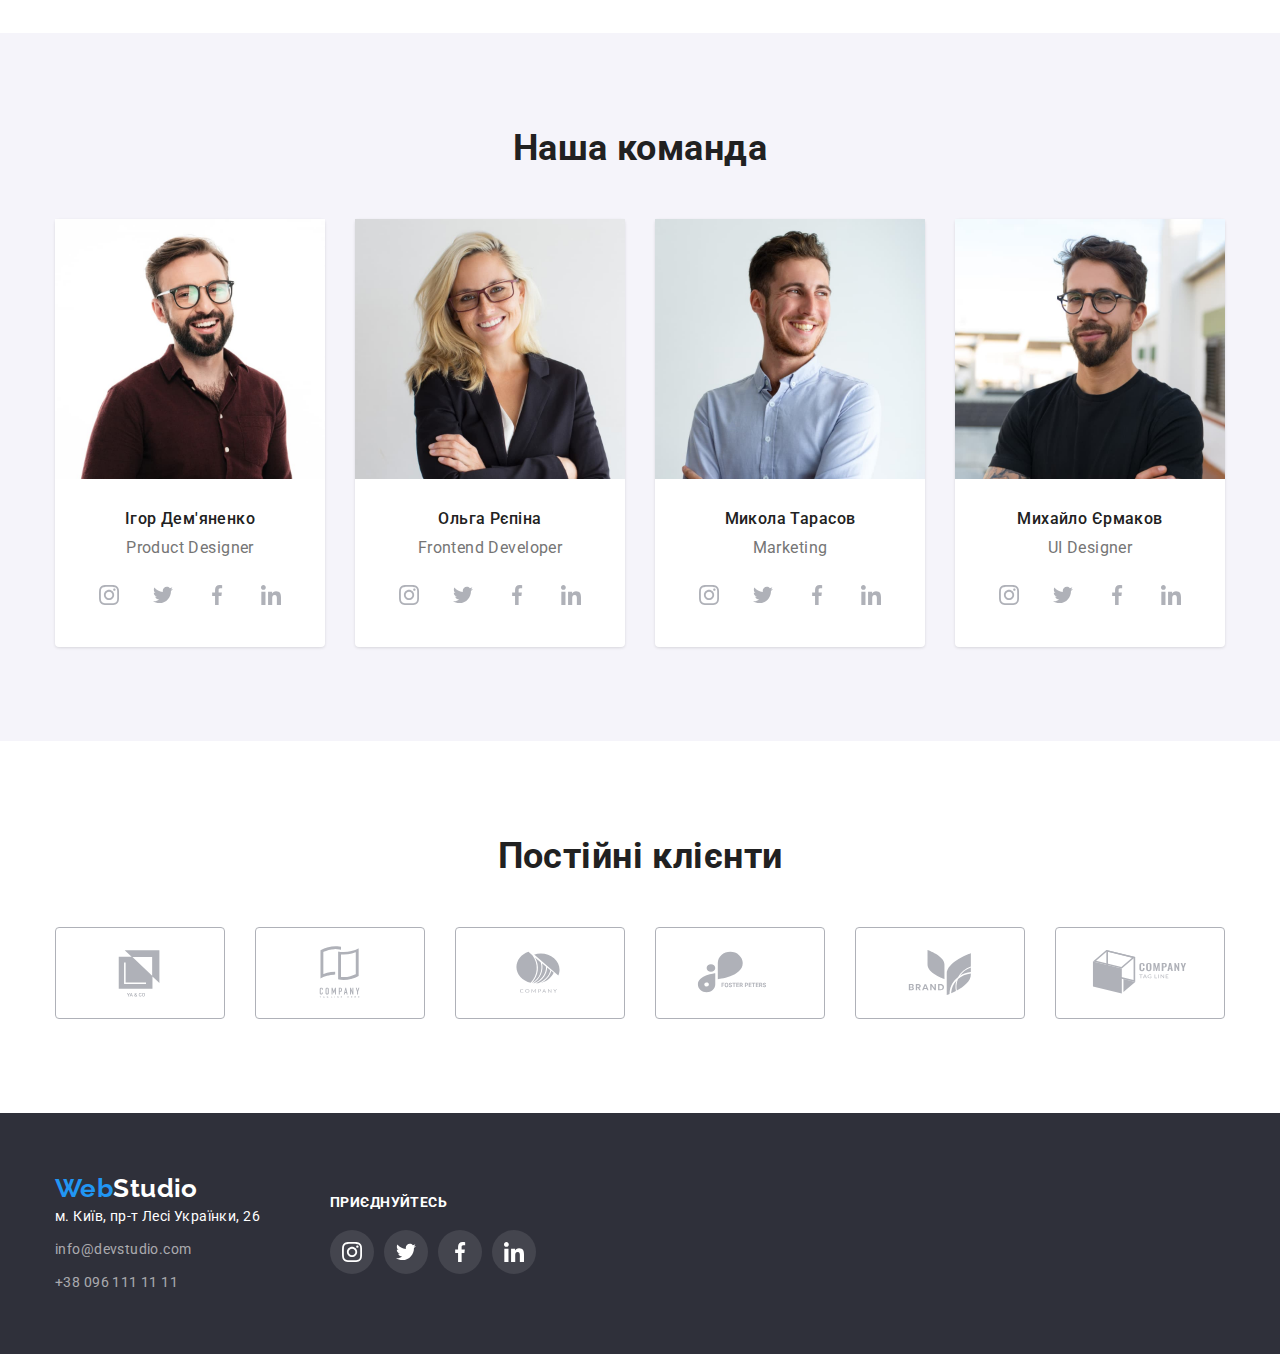
==== commit 89af9328: "3" ====
--- a/index.html
+++ b/index.html
@@ -318,8 +318,8 @@
       </section>
       <!-- section-5 -->
       <section class="section-client section">
-        <h2 class="section-title" >Постійні клієнти</h2>
         <div class="client-box container ">
+          <h2 class="section-title" >Постійні клієнти</h2>
           <ul class="client-list list" >
             <!-- 1 -->
             <li class="client-item">
--- a/css/style.css
+++ b/css/style.css
@@ -172,11 +172,6 @@
   color: var(--second-color);
   background-color: var(--primary-text-color);
 }
-.hero {
-  text-align: center;
-  padding-top: 200px;
-  padding-bottom: 200px;
-}
 
 .hero-title {
   width: 670px;
@@ -210,15 +205,20 @@
 }
 
 .hero {
+  text-align: center;
+  padding-top: 200px;
+  padding-bottom: 200px;
+
   max-width: 1600px;
   height: 600px;
   margin-left: auto;
   margin-right: auto;
-  background-image: url('../images/hero-bg.jpg'),
-    linear-gradient(to right, rgba(196, 196, 196, 1), rgba(196, 196, 196, 1));
+  background-image: linear-gradient( to right, rgba(47, 48, 58, 0.4), rgba(47, 48, 58, 0.4)),
+  url(../images/hero-bg.jpg);
   background-repeat: no-repeat;
   background-position: center;
   background-size: cover;
+  background-color: var(--primary-text-color);
 }
 
 /* Section 2***************************************/
@@ -342,7 +342,8 @@
   width: calc((100%-30px) / 4);
 }
 
-.team-soc-link:hover {
+.team-soc-link:hover,
+.team-soc-link:focus {
   background-color: var(--accent-color);
   color: var(--third-color);
 }
@@ -367,32 +368,25 @@
   display: flex;
   gap: 30px;
 }
-.client-item {
+.client-soc-link {
   display: flex;
   margin: auto;
   align-items: center;
   justify-content: center;
   height: 92px;
-  width: calc((100%-150px) / 6);
   border: 1px solid rgba(175, 177, 184, 1);
   border-radius: 4px;
-}
-
-.client-soc-link {
+  width: 170px;
   color: var(--icon-color);
+}
+.client-soc-icon {
+  fill: currentColor;
   width: 106px;
   height: 60px;
 }
-.client-soc-icon {
-  fill: currentColor;
-}
-
-.client-item:hover {
-  border: 1px solid var(--accent-color);
-}
-
-.client-soc-link:hover {
-  background-color: var(--third-color);
+.client-soc-link:hover,
+.client-soc-link:focus {
+  border-color: var(--accent-color);
   color: var(--accent-color);
 }
 /* footer soc link */
